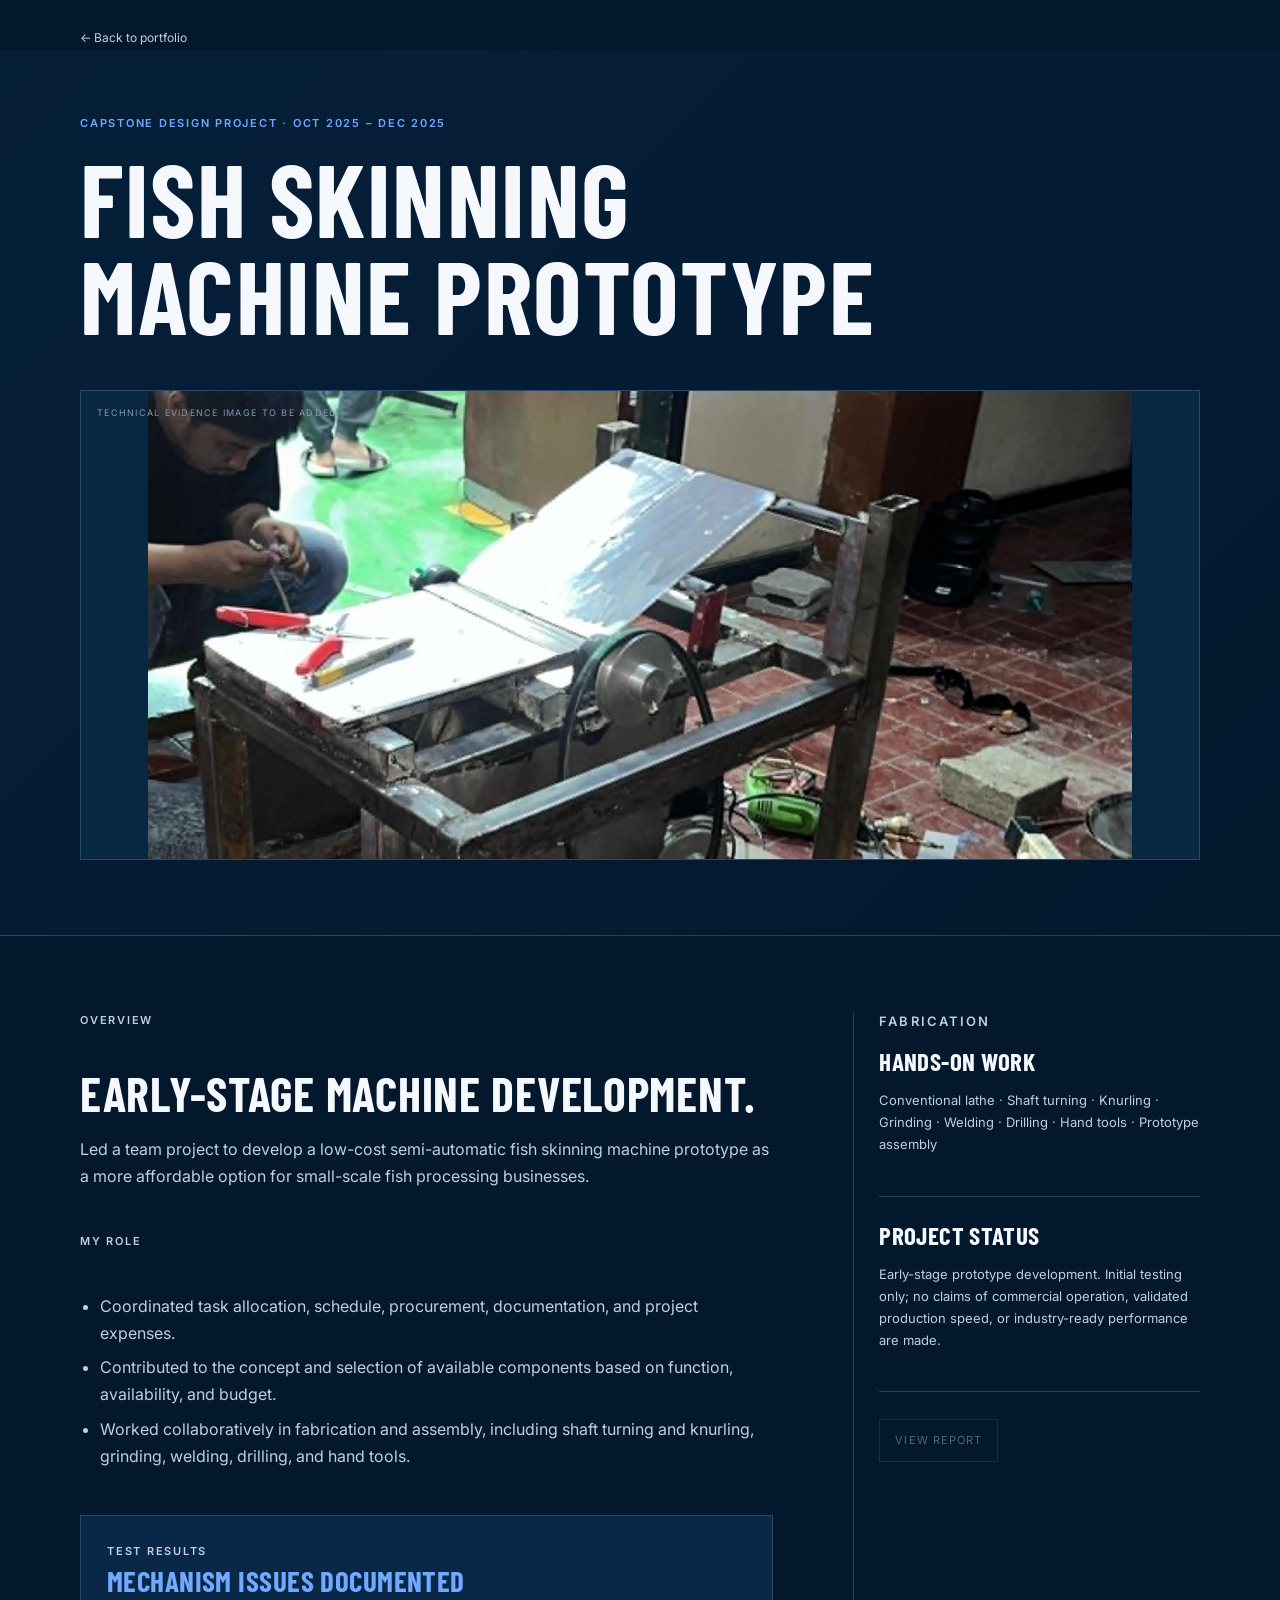
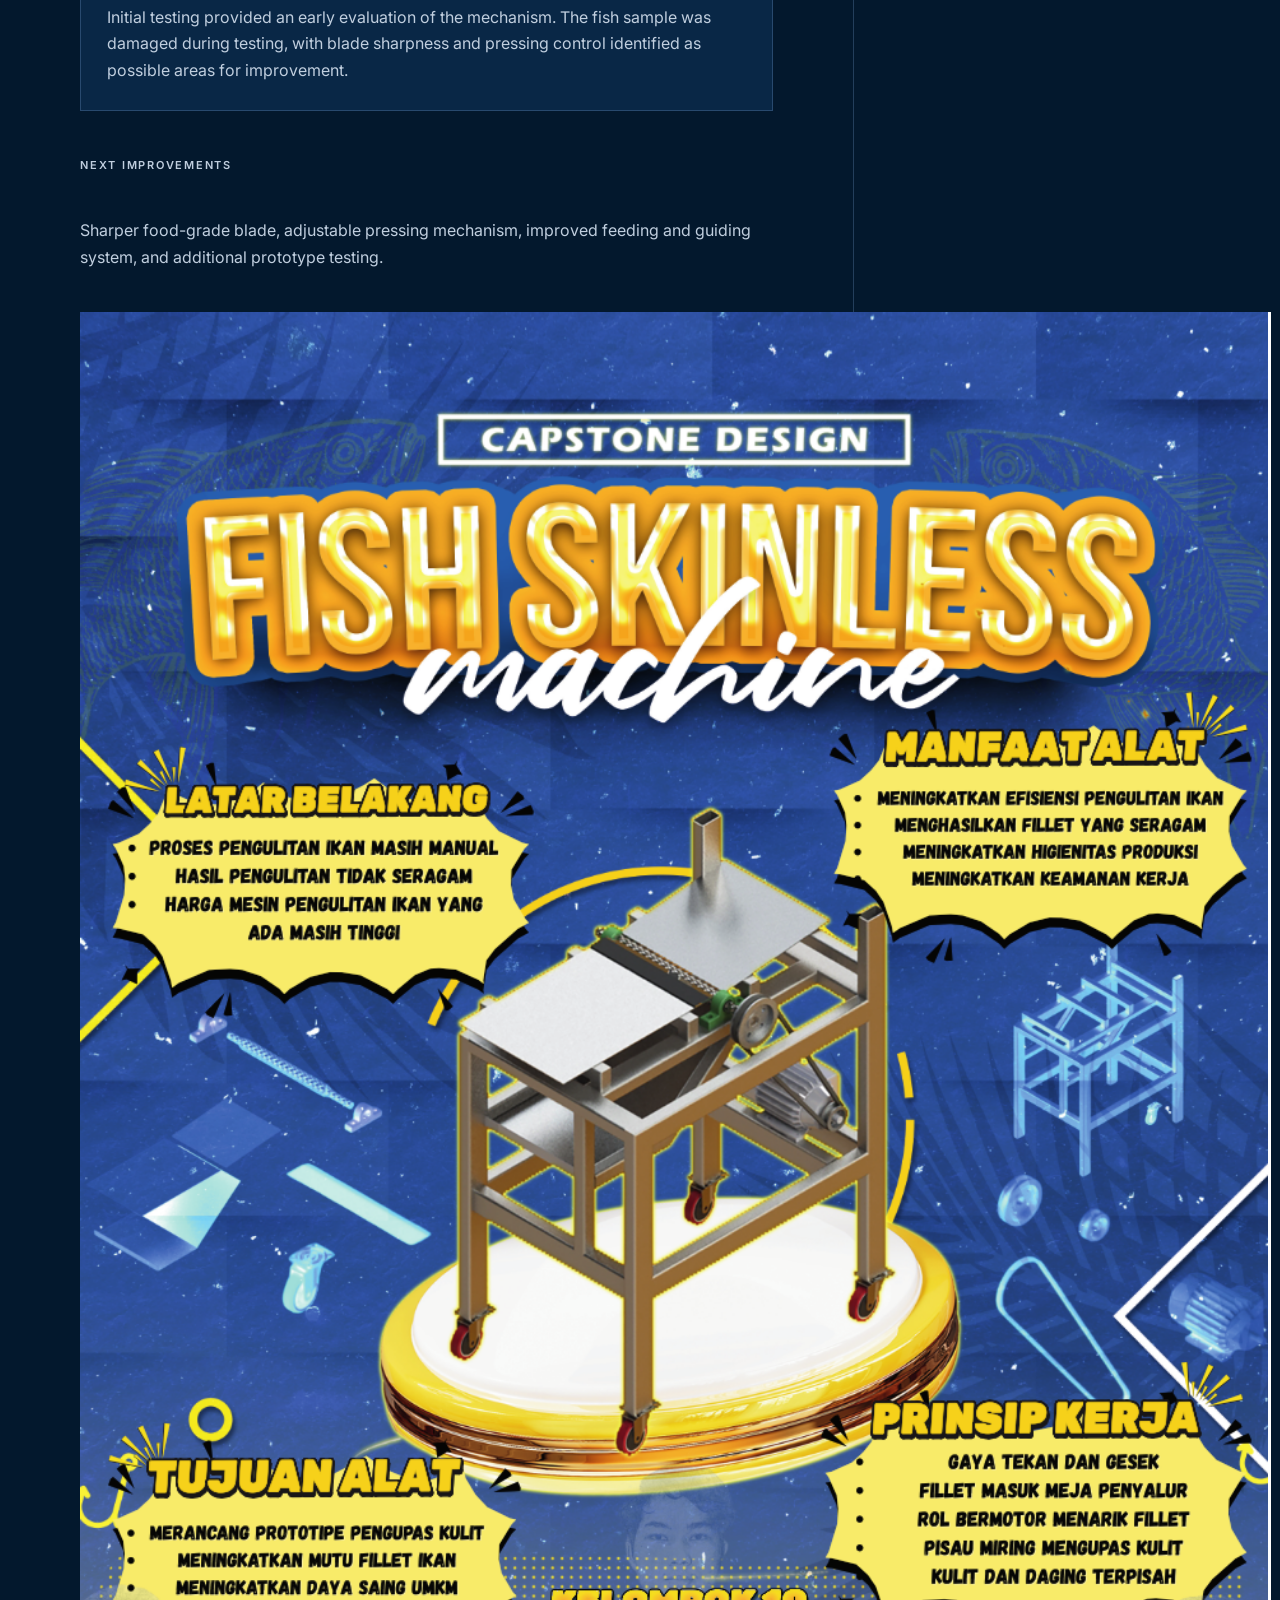
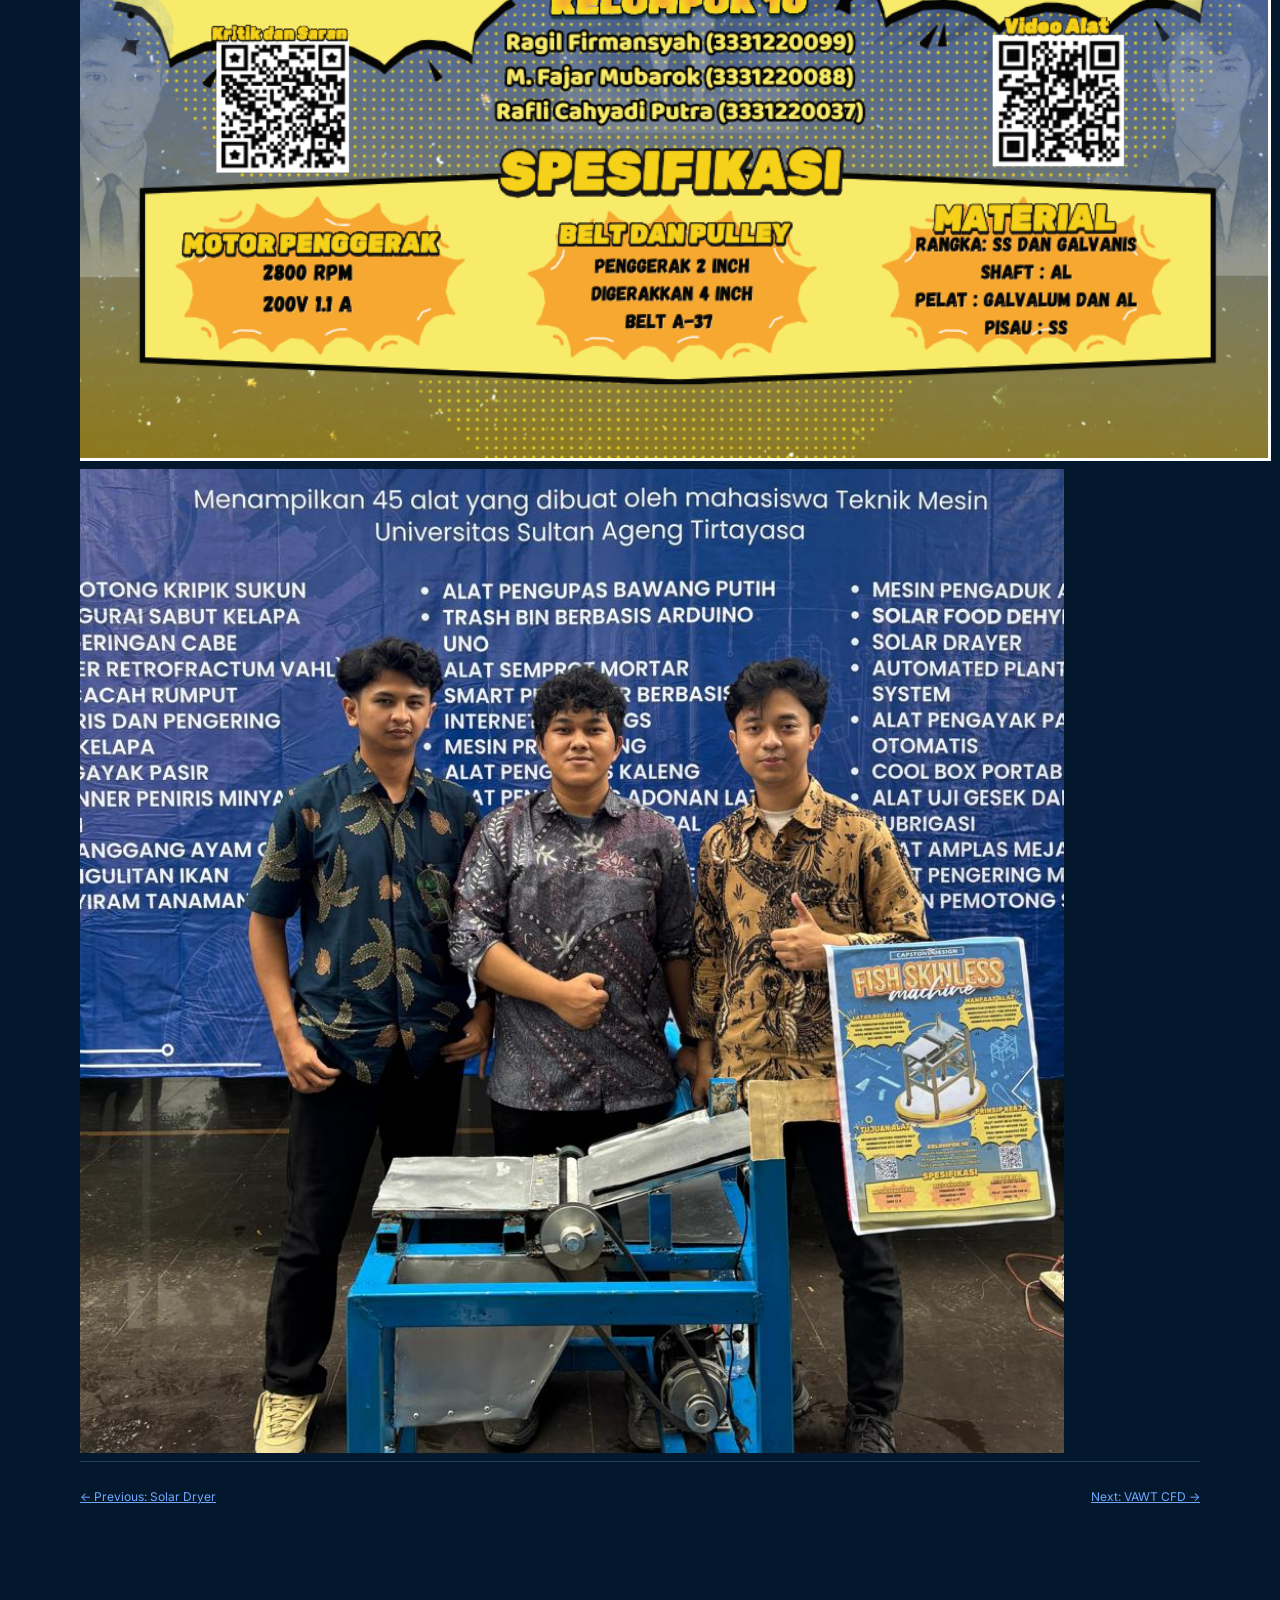
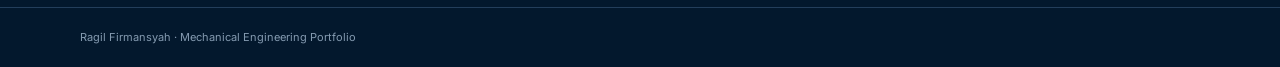
==== projects/fish-skinning-machine.html @ fe57af7b "Initial portfolio" ====
﻿<!doctype html>
<html lang="en">
<head>
<meta charset="utf-8">
<meta name="viewport" content="width=device-width,initial-scale=1">
<title>Fish Skinning Machine Prototype | Ragil Firmansyah</title>
<meta name="description" content="Capstone project covering development, fabrication, and initial testing of a low-cost semi-automatic fish skinning machine prototype.">
<link rel="icon" href="../assets/icons/favicon.svg" type="image/svg+xml">
<link rel="stylesheet" href="../css/project.css">
</head>
<body>
<main>
<div class="container">
<a class="back" href="../index.html#projects">← Back to portfolio</a>
</div>
<header class="intro">
<div class="container">
<p class="kicker">Capstone Design Project · Oct 2025 – Dec 2025</p>
<h1>Fish Skinning Machine Prototype</h1>
<div class="visual fish has-image"><img src="../assets/projects/fish-skinning/fabrication.png.png" width="984" height="984" alt="Fish skinning machine prototype during fabrication"></div>
</div>
</header>
<div class="container content">
<div class="content-grid">
<article class="story">
<p class="eyebrow">Overview</p>
<h2>Early-stage machine development.</h2>
<p>Led a team project to develop a low-cost semi-automatic fish skinning machine prototype as a more affordable option for small-scale fish processing businesses.</p>
<p class="eyebrow">My role</p>
<ul>
<li>Coordinated task allocation, schedule, procurement, documentation, and project expenses.</li>
<li>Contributed to the concept and selection of available components based on function, availability, and budget.</li>
<li>Worked collaboratively in fabrication and assembly, including shaft turning and knurling, grinding, welding, drilling, and hand tools.</li>
</ul>
<div class="result">
<p class="eyebrow">Test results</p>
<h3>Mechanism issues documented</h3>
<p>Initial testing provided an early evaluation of the mechanism. The fish sample was damaged during testing, with blade sharpness and pressing control identified as possible areas for improvement.</p>
</div>
<p class="eyebrow">Next improvements</p>
<p>Sharper food-grade blade, adjustable pressing mechanism, improved feeding and guiding system, and additional prototype testing.</p>
</article>
<aside class="side">
<section>
<p class="eyebrow">Fabrication</p>
<h3>Hands-on work</h3>
<p>Conventional lathe · Shaft turning · Knurling · Grinding · Welding · Drilling · Hand tools · Prototype assembly</p>
</section>
<section>
<h3>Project status</h3>
<p>Early-stage prototype development. Initial testing only; no claims of commercial operation, validated production speed, or industry-ready performance are made.</p>
</section>
<a class="report" href="../documents/fish-skinning-capstone.pdf.pdf" target="_blank" rel="noopener noreferrer">View report</a>
</aside>
</div>
<section class="project-gallery" aria-label="Fish skinning machine project gallery"><img src="../assets/projects/fish-skinning/design.png.png" width="1191" height="1749" alt="Fish skinning machine design poster" loading="lazy"><img src="../assets/projects/fish-skinning/team.png.png" width="984" height="984" alt="Fish skinning machine project team" loading="lazy"></section>
<nav class="pager">
<a href="mixed-solar-dryer.html">← Previous: Solar Dryer</a>
<a href="vawt-cfd.html">Next: VAWT CFD →</a>
</nav>
</div>
</main>
<footer>
<div class="container">Ragil Firmansyah · Mechanical Engineering Portfolio</div>
</footer>
</body>
</html>
---- css/project.css ----
@import url('https://fonts.googleapis.com/css2?family=Barlow+Condensed:wght@500;600;700&family=Inter:wght@400;500;600&display=swap');:root{--bg:#03182d;--surface:#092746;--text:#f5f8fc;--secondary:#c0cede;--muted:#849ab0;--accent:#70a9ff;--border:rgba(130,177,225,.25);--container:1120px}*{box-sizing:border-box}html{scroll-behavior:smooth}body{margin:0;background:var(--bg);color:var(--text);font:400 16px/1.68 Inter,Arial,sans-serif}a{color:inherit}.container{width:min(calc(100% - 48px),var(--container));margin:auto}.back{display:inline-block;margin:28px 0 0;color:var(--secondary);font-size:12px;text-decoration:none}.back:hover{color:var(--accent)}.intro{padding:64px 0 75px;border-bottom:1px solid var(--border);background:linear-gradient(135deg,#061f39,#03182d)}.kicker,.eyebrow{margin:0 0 17px;color:var(--accent);font-size:11px;text-transform:uppercase;letter-spacing:.16em;font-weight:600}.meta{color:var(--muted);font-size:12px;margin:15px 0 0}.intro h1,h2,h3{font-family:'Barlow Condensed','Arial Narrow',sans-serif;line-height:.94;text-transform:uppercase;letter-spacing:.015em;margin:0}.intro h1{font-size:clamp(57px,8vw,105px);max-width:900px}.subtitle{color:var(--secondary);font-size:18px;margin:22px 0 0}.visual{height:clamp(270px,48vw,470px);margin-top:48px;border:1px solid var(--border);position:relative;overflow:hidden;display:grid;place-items:center;background:#082743}.visual:after{content:'Technical evidence image to be added';position:absolute;left:16px;top:14px;color:var(--muted);font-size:9px;letter-spacing:.14em;text-transform:uppercase}.visual .line{width:62%;height:35%;border:2px solid rgba(210,236,251,.7);transform:skewY(-15deg);background:repeating-linear-gradient(90deg,transparent 0 35px,rgba(210,236,251,.4) 36px 37px)}.visual.fish .line{transform:none;width:55%;height:25%;border-radius:8px;box-shadow:0 80px 0 -38px rgba(210,236,251,.7)}.visual.vawt .line{width:4px;height:65%;transform:none;border:0;background:rgba(210,236,251,.8);box-shadow:none}.visual.vawt .line:before,.visual.vawt .line:after{content:'';position:absolute;width:160px;height:210px;border:2px solid rgba(210,236,251,.7);border-left:0;border-radius:50%;left:-85px;top:22px;transform:rotate(30deg)}.visual.vawt .line:after{transform:rotate(150deg);top:70px}.visual.rankine .line{width:70%;height:2px;transform:none;border:0;background:rgba(210,236,251,.8);box-shadow:0 -85px 0 -1px rgba(210,236,251,.65),0 85px 0 -1px rgba(210,236,251,.65)}.visual.rankine .line:before,.visual.rankine .line:after{content:'';position:absolute;width:54px;height:54px;border:2px solid rgba(210,236,251,.8);border-radius:50%;top:-27px;background:#0c3150}.visual.rankine .line:before{left:10%}.visual.rankine .line:after{right:10%}.content{padding:75px 0}.content-grid{display:grid;grid-template-columns:2fr 1fr;gap:80px}.story h2{font-size:48px;margin-bottom:20px}.story p{color:var(--secondary);margin:0 0 42px}.story ul{margin:0 0 45px;padding-left:20px;color:var(--secondary)}.story li{margin:8px 0}.side{border-left:1px solid var(--border);padding-left:25px}.side h3{font-size:25px;margin:5px 0 17px}.side section{padding:0 0 27px;margin-bottom:27px;border-bottom:1px solid var(--border)}.side p,.side li{font-size:13px;color:var(--secondary)}.side ul{padding-left:16px;margin:0}.result{padding:26px;background:var(--surface);border:1px solid var(--border);margin-bottom:45px}.result h3{font-size:29px;color:var(--accent);margin:7px 0 9px}.result p{margin:0;color:var(--secondary)}.number-grid{display:grid;grid-template-columns:repeat(3,1fr);gap:1px;background:var(--border);margin:0 0 45px}.number-grid div{background:var(--surface);padding:23px 17px}.number-grid strong{font:600 43px/1 'Barlow Condensed';color:var(--accent);display:block}.number-grid span{font-size:9px;color:var(--muted);letter-spacing:.1em;text-transform:uppercase;line-height:1.3;display:block;margin-top:8px}.report{display:inline-block;padding:11px 15px;border:1px solid var(--border);color:var(--muted);font-size:11px;text-transform:uppercase;letter-spacing:.1em;text-decoration:none;opacity:.6;cursor:not-allowed}.pager{display:flex;justify-content:space-between;gap:20px;padding:25px 0;border-top:1px solid var(--border);color:var(--accent);font-size:12px}footer{border-top:1px solid var(--border);padding:20px 0;color:var(--muted);font-size:11px}@media(max-width:760px){.container{width:calc(100% - 32px)}.intro{padding:36px 0 48px}.content{padding:55px 0}.content-grid{grid-template-columns:1fr;gap:20px}.side{border-left:0;border-top:1px solid var(--border);padding:27px 0 0}.number-grid{grid-template-columns:1fr}.intro h1{font-size:58px}.visual{margin-top:35px}.pager{flex-direction:column}}
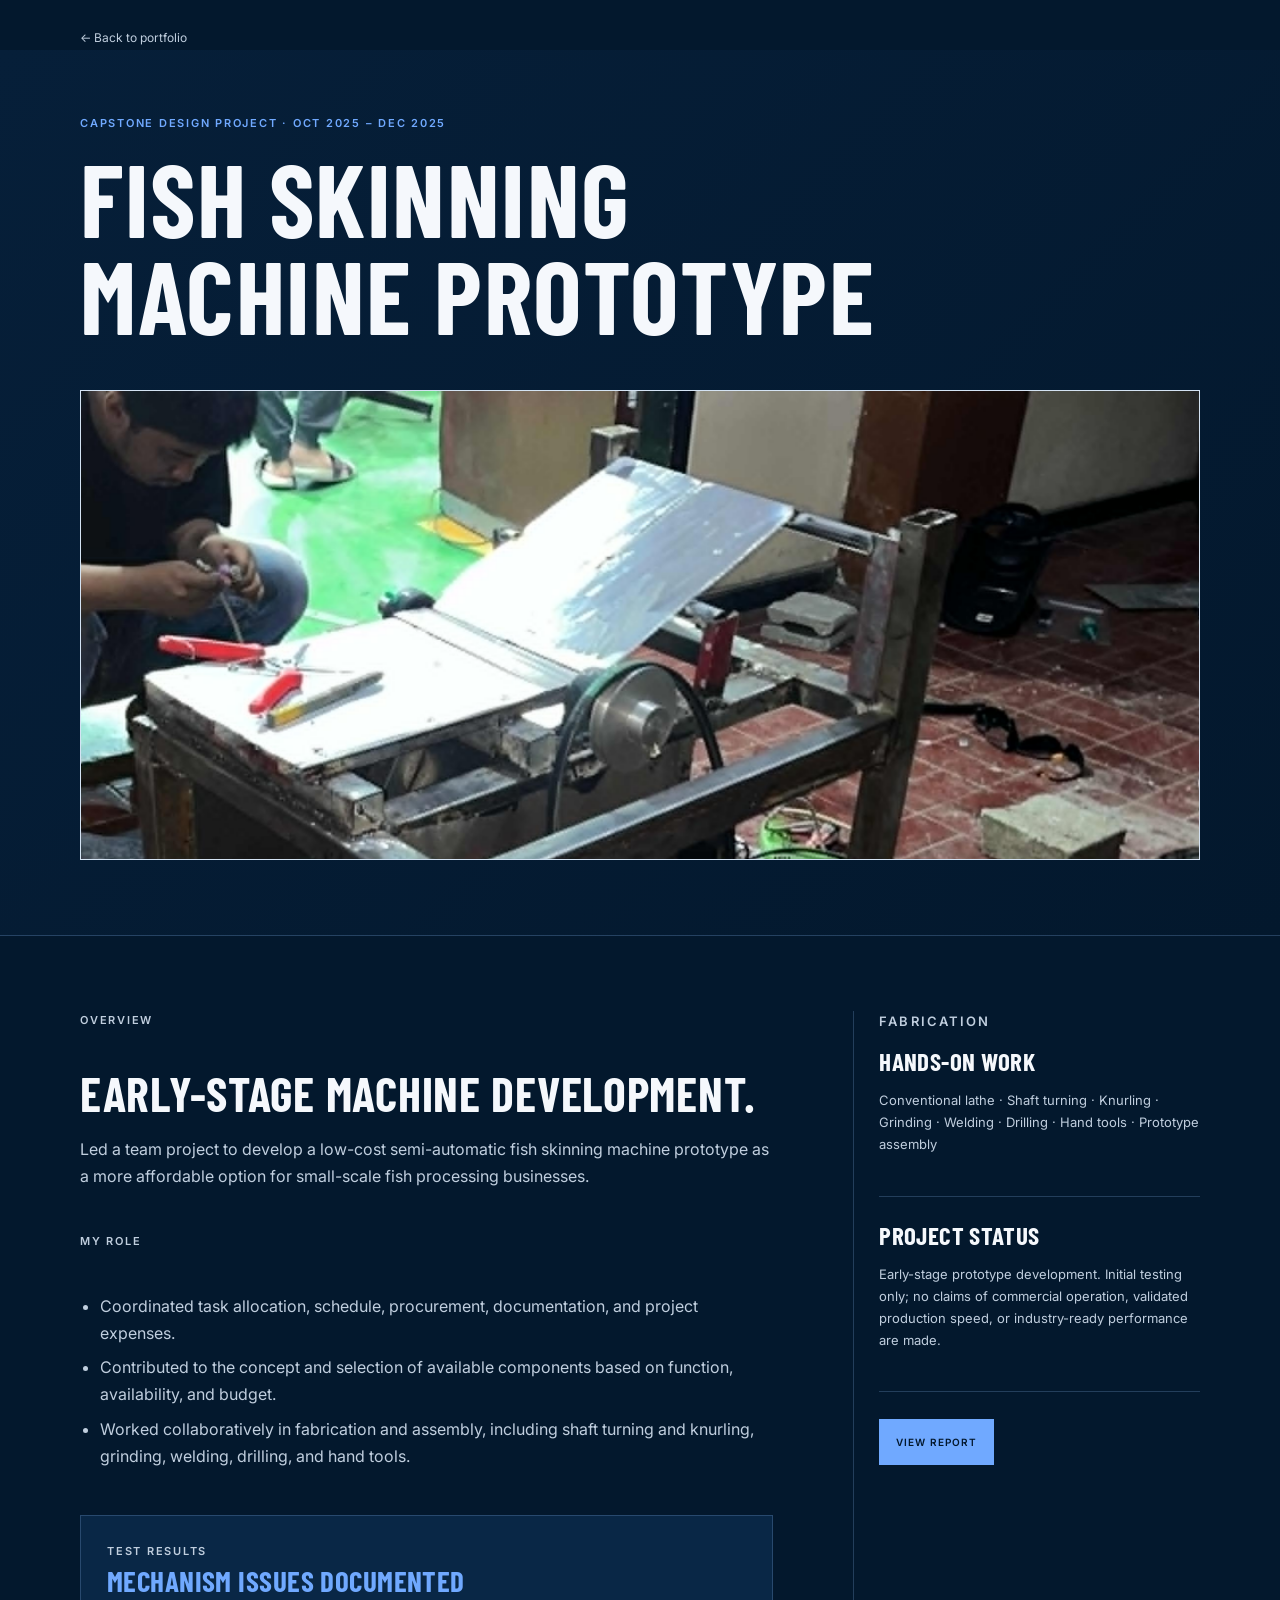
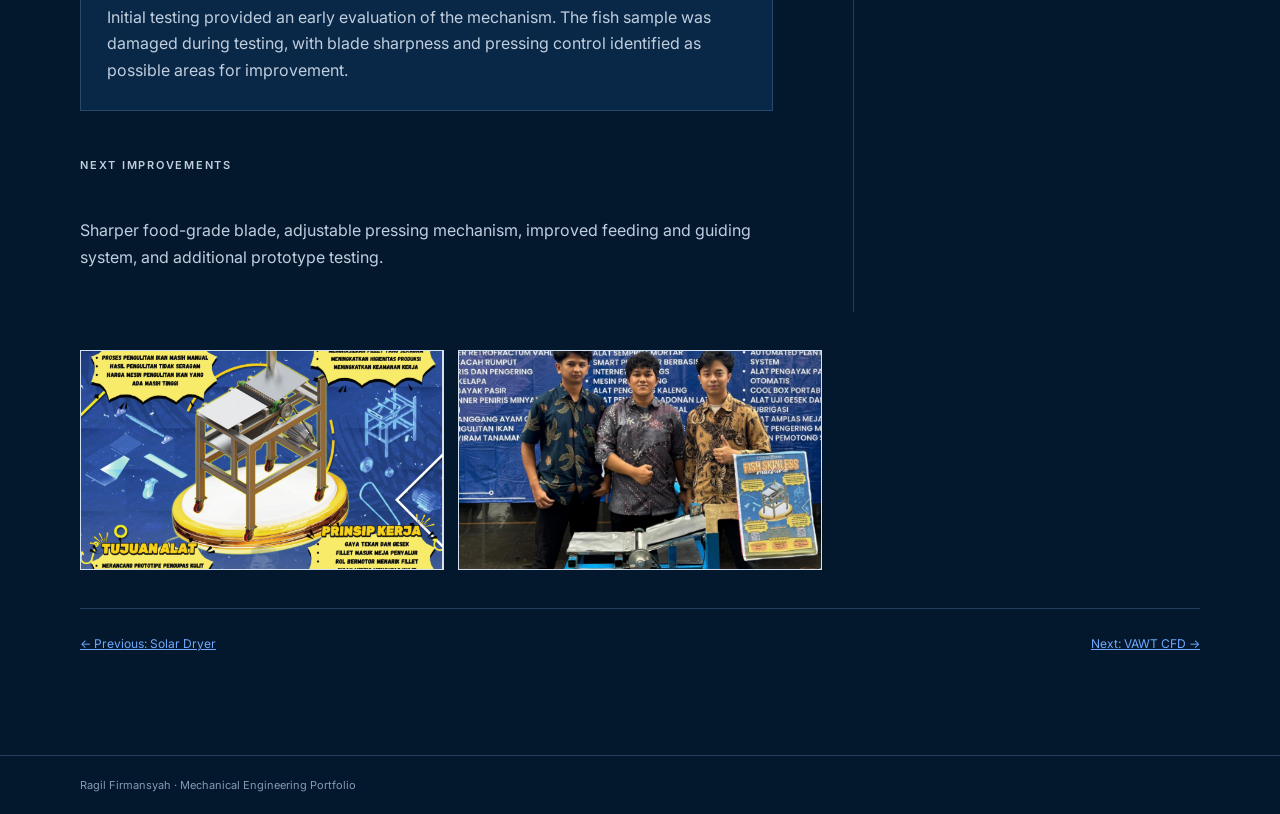
==== commit ea611dbe: "update portfolio projects and documents" ====
--- a/projects/fish-skinning-machine.html
+++ b/projects/fish-skinning-machine.html
@@ -7,6 +7,7 @@
 <meta name="description" content="Capstone project covering development, fabrication, and initial testing of a low-cost semi-automatic fish skinning machine prototype.">
 <link rel="icon" href="../assets/icons/favicon.svg" type="image/svg+xml">
 <link rel="stylesheet" href="../css/project.css">
+<link rel="stylesheet" href="../css/project-report.css">
 </head>
 <body>
 <main>
@@ -50,7 +51,7 @@
 <h3>Project status</h3>
 <p>Early-stage prototype development. Initial testing only; no claims of commercial operation, validated production speed, or industry-ready performance are made.</p>
 </section>
-<a class="report" href="../documents/fish-skinning-capstone.pdf.pdf" target="_blank" rel="noopener noreferrer">View report</a>
+<a class="report" href="../documents/fish-skinning-capstone.pdf" target="_blank" rel="noopener noreferrer">View report</a>
 </aside>
 </div>
 <section class="project-gallery" aria-label="Fish skinning machine project gallery"><img src="../assets/projects/fish-skinning/design.png.png" width="1191" height="1749" alt="Fish skinning machine design poster" loading="lazy"><img src="../assets/projects/fish-skinning/team.png.png" width="984" height="984" alt="Fish skinning machine project team" loading="lazy"></section>
--- a/css/project.css
+++ b/css/project.css
@@ -1 +1,3 @@
 @import url('https://fonts.googleapis.com/css2?family=Barlow+Condensed:wght@500;600;700&family=Inter:wght@400;500;600&display=swap');:root{--bg:#03182d;--surface:#092746;--text:#f5f8fc;--secondary:#c0cede;--muted:#849ab0;--accent:#70a9ff;--border:rgba(130,177,225,.25);--container:1120px}*{box-sizing:border-box}html{scroll-behavior:smooth}body{margin:0;background:var(--bg);color:var(--text);font:400 16px/1.68 Inter,Arial,sans-serif}a{color:inherit}.container{width:min(calc(100% - 48px),var(--container));margin:auto}.back{display:inline-block;margin:28px 0 0;color:var(--secondary);font-size:12px;text-decoration:none}.back:hover{color:var(--accent)}.intro{padding:64px 0 75px;border-bottom:1px solid var(--border);background:linear-gradient(135deg,#061f39,#03182d)}.kicker,.eyebrow{margin:0 0 17px;color:var(--accent);font-size:11px;text-transform:uppercase;letter-spacing:.16em;font-weight:600}.meta{color:var(--muted);font-size:12px;margin:15px 0 0}.intro h1,h2,h3{font-family:'Barlow Condensed','Arial Narrow',sans-serif;line-height:.94;text-transform:uppercase;letter-spacing:.015em;margin:0}.intro h1{font-size:clamp(57px,8vw,105px);max-width:900px}.subtitle{color:var(--secondary);font-size:18px;margin:22px 0 0}.visual{height:clamp(270px,48vw,470px);margin-top:48px;border:1px solid var(--border);position:relative;overflow:hidden;display:grid;place-items:center;background:#082743}.visual:after{content:'Technical evidence image to be added';position:absolute;left:16px;top:14px;color:var(--muted);font-size:9px;letter-spacing:.14em;text-transform:uppercase}.visual .line{width:62%;height:35%;border:2px solid rgba(210,236,251,.7);transform:skewY(-15deg);background:repeating-linear-gradient(90deg,transparent 0 35px,rgba(210,236,251,.4) 36px 37px)}.visual.fish .line{transform:none;width:55%;height:25%;border-radius:8px;box-shadow:0 80px 0 -38px rgba(210,236,251,.7)}.visual.vawt .line{width:4px;height:65%;transform:none;border:0;background:rgba(210,236,251,.8);box-shadow:none}.visual.vawt .line:before,.visual.vawt .line:after{content:'';position:absolute;width:160px;height:210px;border:2px solid rgba(210,236,251,.7);border-left:0;border-radius:50%;left:-85px;top:22px;transform:rotate(30deg)}.visual.vawt .line:after{transform:rotate(150deg);top:70px}.visual.rankine .line{width:70%;height:2px;transform:none;border:0;background:rgba(210,236,251,.8);box-shadow:0 -85px 0 -1px rgba(210,236,251,.65),0 85px 0 -1px rgba(210,236,251,.65)}.visual.rankine .line:before,.visual.rankine .line:after{content:'';position:absolute;width:54px;height:54px;border:2px solid rgba(210,236,251,.8);border-radius:50%;top:-27px;background:#0c3150}.visual.rankine .line:before{left:10%}.visual.rankine .line:after{right:10%}.content{padding:75px 0}.content-grid{display:grid;grid-template-columns:2fr 1fr;gap:80px}.story h2{font-size:48px;margin-bottom:20px}.story p{color:var(--secondary);margin:0 0 42px}.story ul{margin:0 0 45px;padding-left:20px;color:var(--secondary)}.story li{margin:8px 0}.side{border-left:1px solid var(--border);padding-left:25px}.side h3{font-size:25px;margin:5px 0 17px}.side section{padding:0 0 27px;margin-bottom:27px;border-bottom:1px solid var(--border)}.side p,.side li{font-size:13px;color:var(--secondary)}.side ul{padding-left:16px;margin:0}.result{padding:26px;background:var(--surface);border:1px solid var(--border);margin-bottom:45px}.result h3{font-size:29px;color:var(--accent);margin:7px 0 9px}.result p{margin:0;color:var(--secondary)}.number-grid{display:grid;grid-template-columns:repeat(3,1fr);gap:1px;background:var(--border);margin:0 0 45px}.number-grid div{background:var(--surface);padding:23px 17px}.number-grid strong{font:600 43px/1 'Barlow Condensed';color:var(--accent);display:block}.number-grid span{font-size:9px;color:var(--muted);letter-spacing:.1em;text-transform:uppercase;line-height:1.3;display:block;margin-top:8px}.report{display:inline-block;padding:11px 15px;border:1px solid var(--border);color:var(--muted);font-size:11px;text-transform:uppercase;letter-spacing:.1em;text-decoration:none;opacity:.6;cursor:not-allowed}.pager{display:flex;justify-content:space-between;gap:20px;padding:25px 0;border-top:1px solid var(--border);color:var(--accent);font-size:12px}footer{border-top:1px solid var(--border);padding:20px 0;color:var(--muted);font-size:11px}@media(max-width:760px){.container{width:calc(100% - 32px)}.intro{padding:36px 0 48px}.content{padding:55px 0}.content-grid{grid-template-columns:1fr;gap:20px}.side{border-left:0;border-top:1px solid var(--border);padding:27px 0 0}.number-grid{grid-template-columns:1fr}.intro h1{font-size:58px}.visual{margin-top:35px}.pager{flex-direction:column}}
+.visual.has-image{background:#eef4f8}.visual.has-image:after{display:none}.visual.has-image img{display:block;width:100%;height:100%;object-fit:cover}.visual.vawt.has-image img,.visual.rankine.has-image img{object-fit:contain}.project-gallery{display:grid;grid-template-columns:repeat(3,minmax(0,1fr));gap:14px;margin:38px 0}.project-gallery img{display:block;width:100%;height:220px;object-fit:cover;background:#eef4f8;border:1px solid var(--border)}
+@media(max-width:760px){.project-gallery{grid-template-columns:repeat(2,minmax(0,1fr))}.project-gallery img{height:180px}}@media(max-width:480px){.project-gallery{grid-template-columns:1fr}.project-gallery img{height:210px}}
--- a/css/project-report.css
+++ b/css/project-report.css
@@ -0,0 +1,29 @@
+.report {
+  display: inline-flex;
+  align-items: center;
+  justify-content: center;
+  min-height: 46px;
+  padding: 12px 16px;
+  border: 1px solid var(--accent);
+  background: var(--accent);
+  color: #03182d;
+  font-size: 10px;
+  font-weight: 600;
+  letter-spacing: .1em;
+  opacity: 1;
+  cursor: pointer;
+  text-decoration: none;
+  text-transform: uppercase;
+  transition: transform .2s ease, box-shadow .2s ease, background .2s ease;
+}
+
+.report:hover {
+  transform: translateY(-2px);
+  background: #8abaff;
+  box-shadow: 0 8px 20px rgba(40, 104, 175, .35);
+}
+
+.report:focus-visible {
+  outline: 2px solid var(--accent);
+  outline-offset: 4px;
+}
